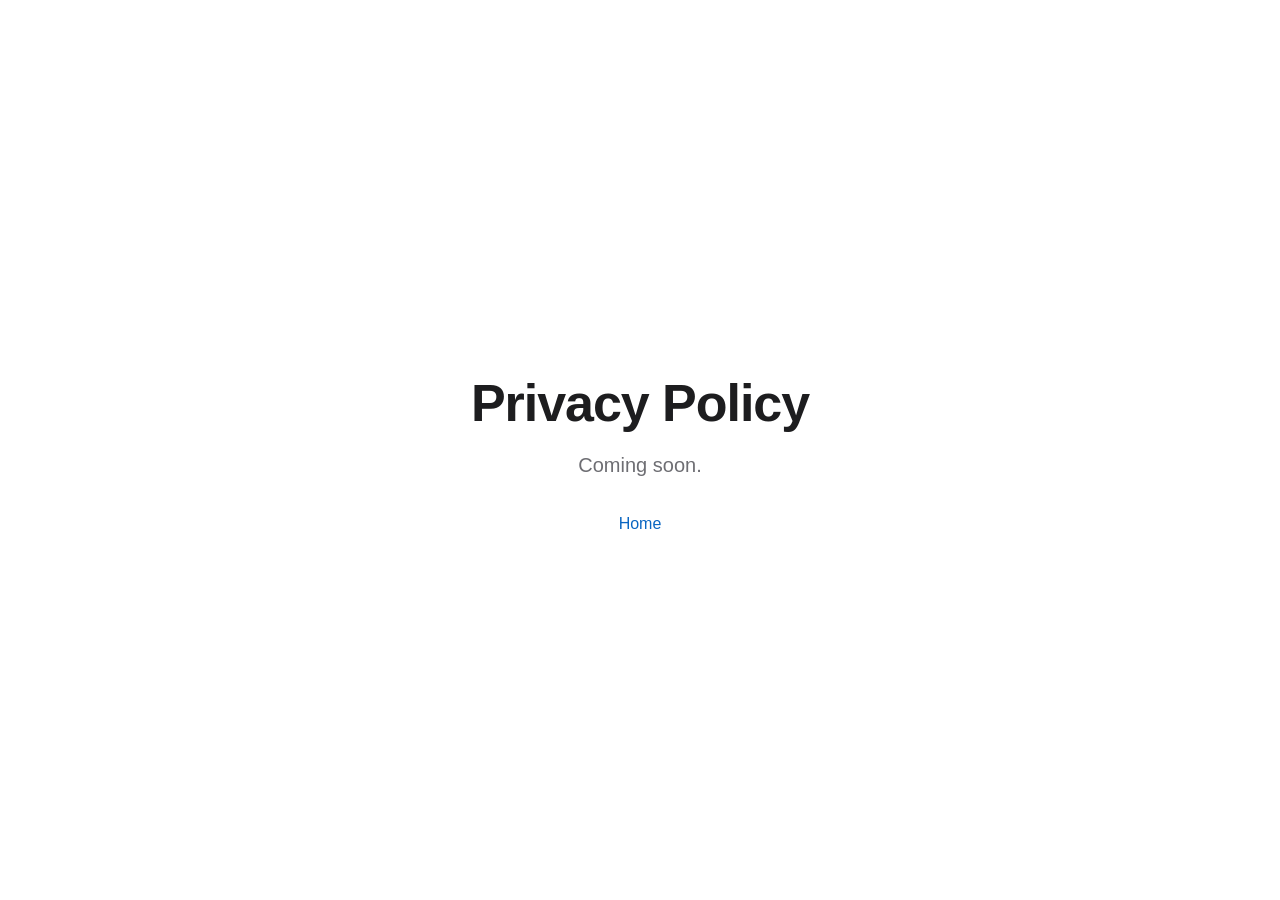
==== privacy.html @ 1b7700db "Initial static site: landing page with privacy and support placeholders Co-Authored-By: Claude Opus " ====
<!DOCTYPE html>
<html lang="en">
<head>
  <meta charset="utf-8">
  <meta name="viewport" content="width=device-width, initial-scale=1">
  <title>Privacy Policy - SeatChatter</title>
  <link rel="stylesheet" href="style.css">
</head>
<body>
  <main>
    <h1>Privacy Policy</h1>
    <p>Coming soon.</p>
    <nav>
      <a href="index.html">Home</a>
    </nav>
  </main>
</body>
</html>
---- style.css ----
:root {
  color-scheme: light dark;
  --bg: #ffffff;
  --fg: #1d1d1f;
  --muted: #6e6e73;
  --accent: #0a66c2;
}
@media (prefers-color-scheme: dark) {
  :root {
    --bg: #111114;
    --fg: #f5f5f7;
    --muted: #a1a1a6;
    --accent: #4da3ff;
  }
}
* { box-sizing: border-box; }
html, body { margin: 0; padding: 0; }
body {
  font-family: -apple-system, BlinkMacSystemFont, "Segoe UI", Roboto, Helvetica, Arial, sans-serif;
  background: var(--bg);
  color: var(--fg);
  line-height: 1.5;
  min-height: 100vh;
  display: flex;
  align-items: center;
  justify-content: center;
}
main {
  max-width: 40rem;
  width: 100%;
  padding: 2rem 1.25rem;
  text-align: center;
}
h1 {
  font-size: clamp(2rem, 6vw, 3.25rem);
  margin: 0 0 0.5rem;
  letter-spacing: -0.02em;
}
.tagline, p {
  font-size: clamp(1.05rem, 2.5vw, 1.25rem);
  color: var(--muted);
  margin: 0 0 2rem;
}
nav { display: flex; gap: 1.5rem; justify-content: center; flex-wrap: wrap; }
a { color: var(--accent); text-decoration: none; font-weight: 500; }
a:hover, a:focus { text-decoration: underline; }
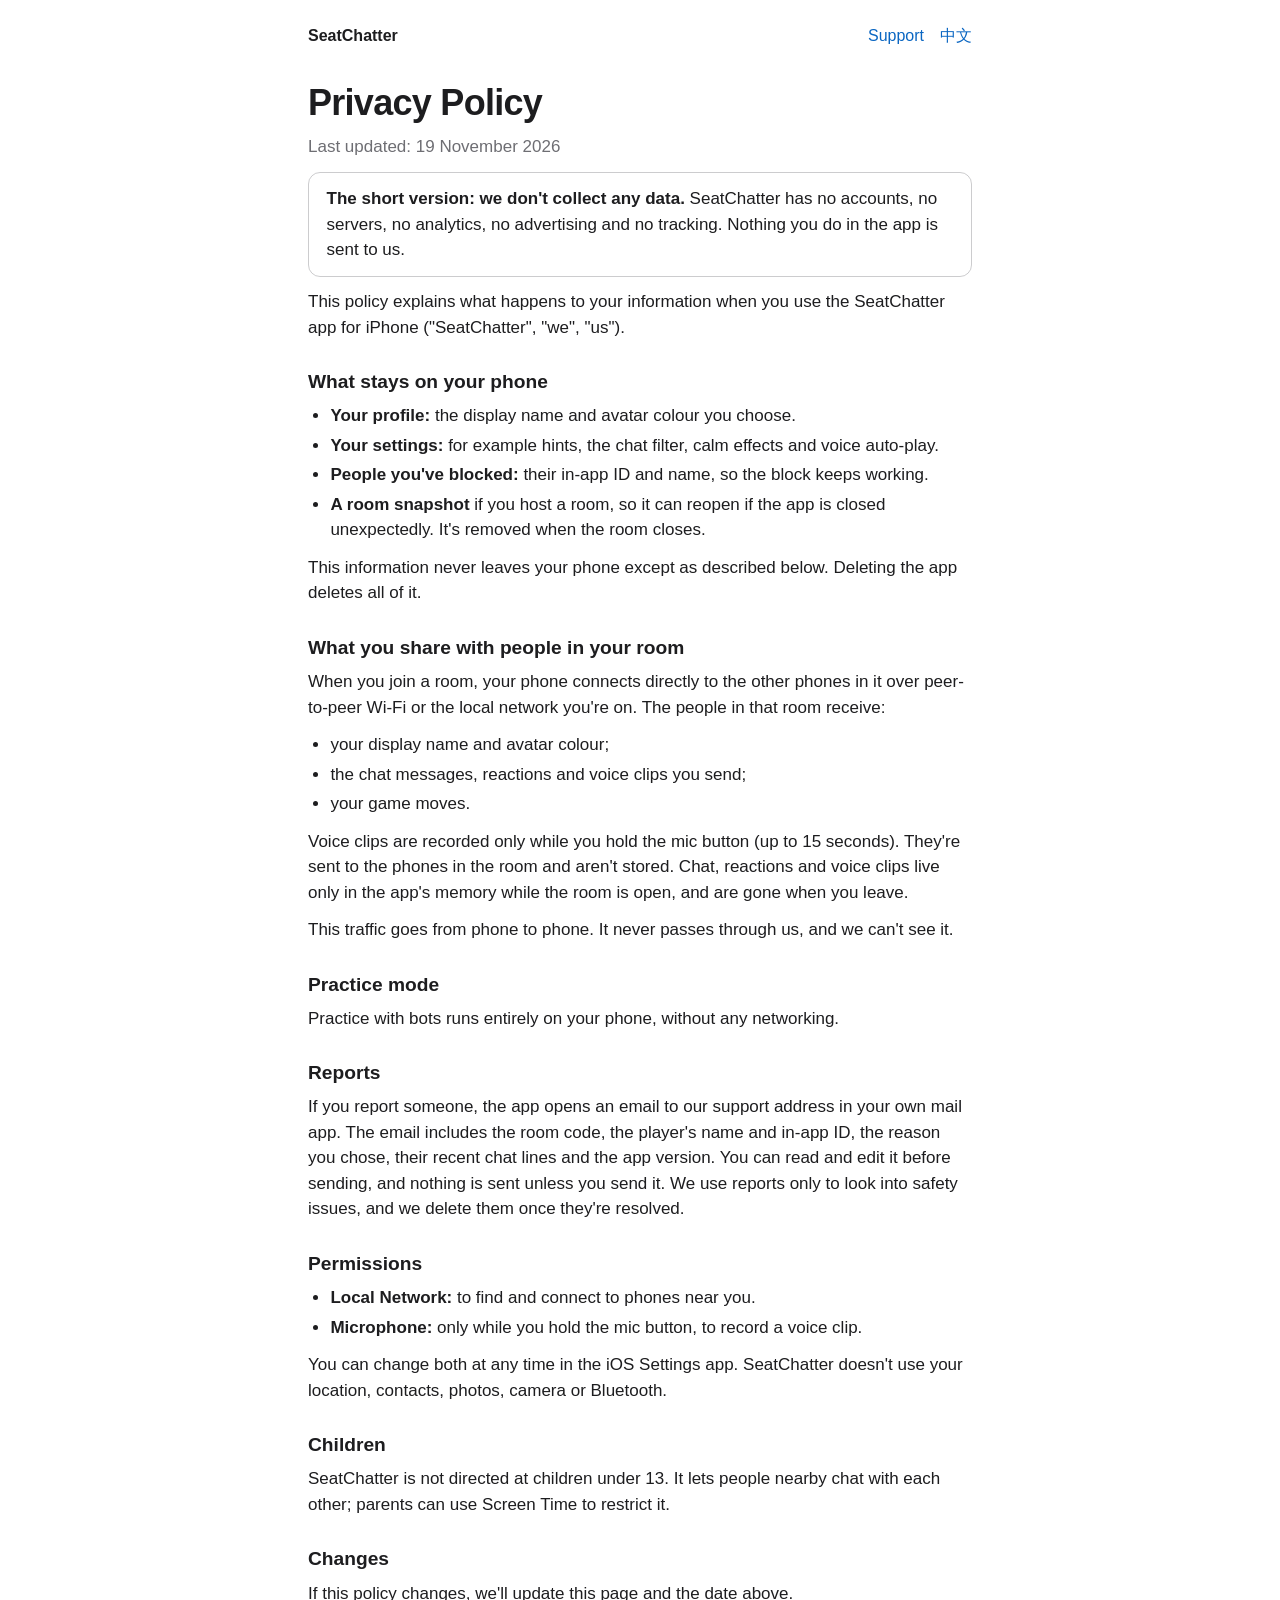
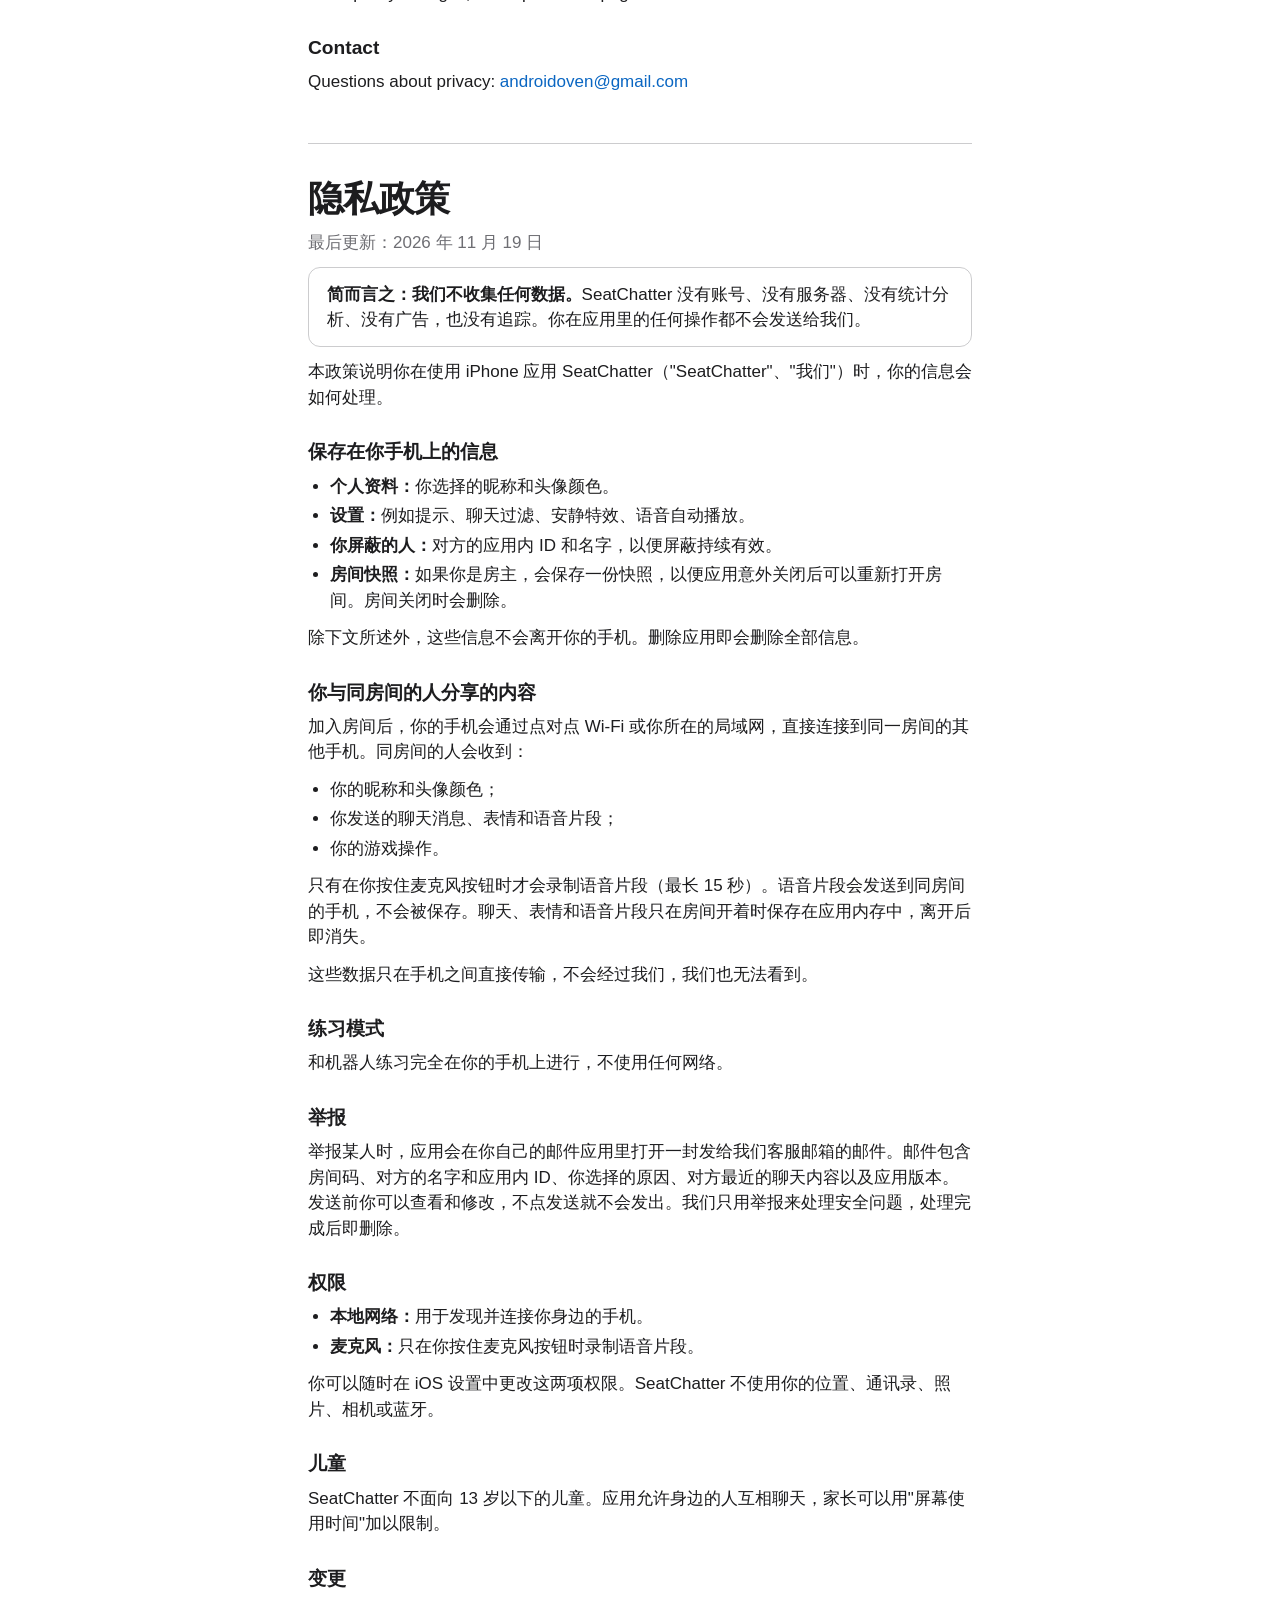
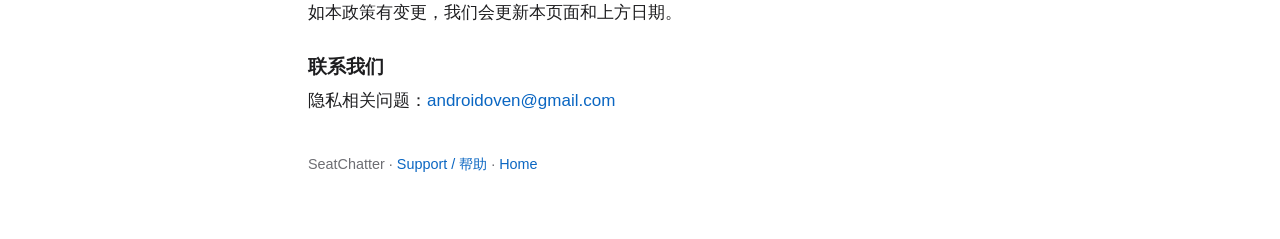
==== commit 2c37e33a: "Publish final landing, privacy and support pages Source: SeatChatter party-ui @ 9f2592c  Co-Authored" ====
--- a/privacy.html
+++ b/privacy.html
@@ -1,18 +1,122 @@
 <!DOCTYPE html>
 <html lang="en">
 <head>
-  <meta charset="utf-8">
-  <meta name="viewport" content="width=device-width, initial-scale=1">
-  <title>Privacy Policy - SeatChatter</title>
-  <link rel="stylesheet" href="style.css">
+<meta charset="utf-8">
+<meta name="viewport" content="width=device-width, initial-scale=1">
+<title>Privacy Policy - SeatChatter</title>
+<meta name="description" content="SeatChatter collects no data. No accounts, no servers, no analytics, no ads, no tracking.">
+<link rel="stylesheet" href="style.css">
 </head>
-<body>
-  <main>
-    <h1>Privacy Policy</h1>
-    <p>Coming soon.</p>
-    <nav>
-      <a href="index.html">Home</a>
-    </nav>
-  </main>
+<body class="doc">
+<main>
+<header>
+  <a class="brand" href="index.html">SeatChatter</a>
+  <nav><a href="support.html">Support</a><a href="#zh" lang="zh-Hans">中文</a></nav>
+</header>
+
+<article id="en">
+<h1>Privacy Policy</h1>
+<p class="updated">Last updated: 19 November 2026</p>
+
+<p class="box"><strong>The short version: we don't collect any data.</strong> SeatChatter has no accounts, no servers, no analytics, no advertising and no tracking. Nothing you do in the app is sent to us.</p>
+
+<p>This policy explains what happens to your information when you use the SeatChatter app for iPhone ("SeatChatter", "we", "us").</p>
+
+<h2>What stays on your phone</h2>
+<ul>
+  <li><strong>Your profile:</strong> the display name and avatar colour you choose.</li>
+  <li><strong>Your settings:</strong> for example hints, the chat filter, calm effects and voice auto-play.</li>
+  <li><strong>People you've blocked:</strong> their in-app ID and name, so the block keeps working.</li>
+  <li><strong>A room snapshot</strong> if you host a room, so it can reopen if the app is closed unexpectedly. It's removed when the room closes.</li>
+</ul>
+<p>This information never leaves your phone except as described below. Deleting the app deletes all of it.</p>
+
+<h2>What you share with people in your room</h2>
+<p>When you join a room, your phone connects directly to the other phones in it over peer-to-peer Wi-Fi or the local network you're on. The people in that room receive:</p>
+<ul>
+  <li>your display name and avatar colour;</li>
+  <li>the chat messages, reactions and voice clips you send;</li>
+  <li>your game moves.</li>
+</ul>
+<p>Voice clips are recorded only while you hold the mic button (up to 15 seconds). They're sent to the phones in the room and aren't stored. Chat, reactions and voice clips live only in the app's memory while the room is open, and are gone when you leave.</p>
+<p>This traffic goes from phone to phone. It never passes through us, and we can't see it.</p>
+
+<h2>Practice mode</h2>
+<p>Practice with bots runs entirely on your phone, without any networking.</p>
+
+<h2>Reports</h2>
+<p>If you report someone, the app opens an email to our support address in your own mail app. The email includes the room code, the player's name and in-app ID, the reason you chose, their recent chat lines and the app version. You can read and edit it before sending, and nothing is sent unless you send it. We use reports only to look into safety issues, and we delete them once they're resolved.</p>
+
+<h2>Permissions</h2>
+<ul>
+  <li><strong>Local Network:</strong> to find and connect to phones near you.</li>
+  <li><strong>Microphone:</strong> only while you hold the mic button, to record a voice clip.</li>
+</ul>
+<p>You can change both at any time in the iOS Settings app. SeatChatter doesn't use your location, contacts, photos, camera or Bluetooth.</p>
+
+<h2>Children</h2>
+<p>SeatChatter is not directed at children under 13. It lets people nearby chat with each other; parents can use Screen Time to restrict it.</p>
+
+<h2>Changes</h2>
+<p>If this policy changes, we'll update this page and the date above.</p>
+
+<h2>Contact</h2>
+<p>Questions about privacy: <a href="mailto:androidoven@gmail.com">androidoven@gmail.com</a></p>
+</article>
+
+<hr>
+
+<article id="zh" lang="zh-Hans">
+<h1>隐私政策</h1>
+<p class="updated">最后更新：2026 年 11 月 19 日</p>
+
+<p class="box"><strong>简而言之：我们不收集任何数据。</strong>SeatChatter 没有账号、没有服务器、没有统计分析、没有广告，也没有追踪。你在应用里的任何操作都不会发送给我们。</p>
+
+<p>本政策说明你在使用 iPhone 应用 SeatChatter（"SeatChatter"、"我们"）时，你的信息会如何处理。</p>
+
+<h2>保存在你手机上的信息</h2>
+<ul>
+  <li><strong>个人资料：</strong>你选择的昵称和头像颜色。</li>
+  <li><strong>设置：</strong>例如提示、聊天过滤、安静特效、语音自动播放。</li>
+  <li><strong>你屏蔽的人：</strong>对方的应用内 ID 和名字，以便屏蔽持续有效。</li>
+  <li><strong>房间快照：</strong>如果你是房主，会保存一份快照，以便应用意外关闭后可以重新打开房间。房间关闭时会删除。</li>
+</ul>
+<p>除下文所述外，这些信息不会离开你的手机。删除应用即会删除全部信息。</p>
+
+<h2>你与同房间的人分享的内容</h2>
+<p>加入房间后，你的手机会通过点对点 Wi-Fi 或你所在的局域网，直接连接到同一房间的其他手机。同房间的人会收到：</p>
+<ul>
+  <li>你的昵称和头像颜色；</li>
+  <li>你发送的聊天消息、表情和语音片段；</li>
+  <li>你的游戏操作。</li>
+</ul>
+<p>只有在你按住麦克风按钮时才会录制语音片段（最长 15 秒）。语音片段会发送到同房间的手机，不会被保存。聊天、表情和语音片段只在房间开着时保存在应用内存中，离开后即消失。</p>
+<p>这些数据只在手机之间直接传输，不会经过我们，我们也无法看到。</p>
+
+<h2>练习模式</h2>
+<p>和机器人练习完全在你的手机上进行，不使用任何网络。</p>
+
+<h2>举报</h2>
+<p>举报某人时，应用会在你自己的邮件应用里打开一封发给我们客服邮箱的邮件。邮件包含房间码、对方的名字和应用内 ID、你选择的原因、对方最近的聊天内容以及应用版本。发送前你可以查看和修改，不点发送就不会发出。我们只用举报来处理安全问题，处理完成后即删除。</p>
+
+<h2>权限</h2>
+<ul>
+  <li><strong>本地网络：</strong>用于发现并连接你身边的手机。</li>
+  <li><strong>麦克风：</strong>只在你按住麦克风按钮时录制语音片段。</li>
+</ul>
+<p>你可以随时在 iOS 设置中更改这两项权限。SeatChatter 不使用你的位置、通讯录、照片、相机或蓝牙。</p>
+
+<h2>儿童</h2>
+<p>SeatChatter 不面向 13 岁以下的儿童。应用允许身边的人互相聊天，家长可以用"屏幕使用时间"加以限制。</p>
+
+<h2>变更</h2>
+<p>如本政策有变更，我们会更新本页面和上方日期。</p>
+
+<h2>联系我们</h2>
+<p>隐私相关问题：<a href="mailto:androidoven@gmail.com">androidoven@gmail.com</a></p>
+</article>
+
+<footer>SeatChatter · <a href="support.html">Support / 帮助</a> · <a href="index.html">Home</a></footer>
+</main>
 </body>
 </html>
--- a/style.css
+++ b/style.css
@@ -44,3 +44,21 @@
 nav { display: flex; gap: 1.5rem; justify-content: center; flex-wrap: wrap; }
 a { color: var(--accent); text-decoration: none; font-weight: 500; }
 a:hover, a:focus { text-decoration: underline; }
+
+/* Long-form pages (privacy, support): left-aligned reading column. */
+body.doc { display: block; }
+body.doc main { text-align: left; max-width: 44rem; margin: 0 auto; padding: 1.5rem 1.25rem 4rem; }
+body.doc header { display: flex; justify-content: space-between; align-items: baseline; gap: 1rem; flex-wrap: wrap; }
+body.doc header nav { gap: 1rem; }
+body.doc .brand { font-weight: 700; color: var(--fg); }
+body.doc h1 { font-size: clamp(1.75rem, 5vw, 2.25rem); margin: 1.75rem 0 0.25rem; }
+body.doc h2 { font-size: 1.2rem; margin: 1.75rem 0 0.4rem; }
+body.doc p, body.doc li { font-size: 1.0625rem; color: var(--fg); margin: 0 0 0.75rem; }
+body.doc ul, body.doc ol { padding-left: 1.4rem; margin: 0 0 0.75rem; }
+body.doc li { margin: 0.25rem 0; }
+body.doc .updated { color: var(--muted); }
+body.doc .box { border: 1px solid color-mix(in srgb, var(--muted) 35%, transparent); border-radius: 12px; padding: 0.85rem 1.1rem; }
+body.doc hr { border: 0; border-top: 1px solid color-mix(in srgb, var(--muted) 35%, transparent); margin: 3rem 0 0.5rem; }
+body.doc footer { color: var(--muted); font-size: 0.9rem; margin-top: 2.5rem; }
+body.doc footer a { font-weight: 500; }
+:lang(zh-Hans) { font-family: -apple-system, BlinkMacSystemFont, "PingFang SC", "Hiragino Sans GB", "Microsoft YaHei", "Segoe UI", sans-serif; }
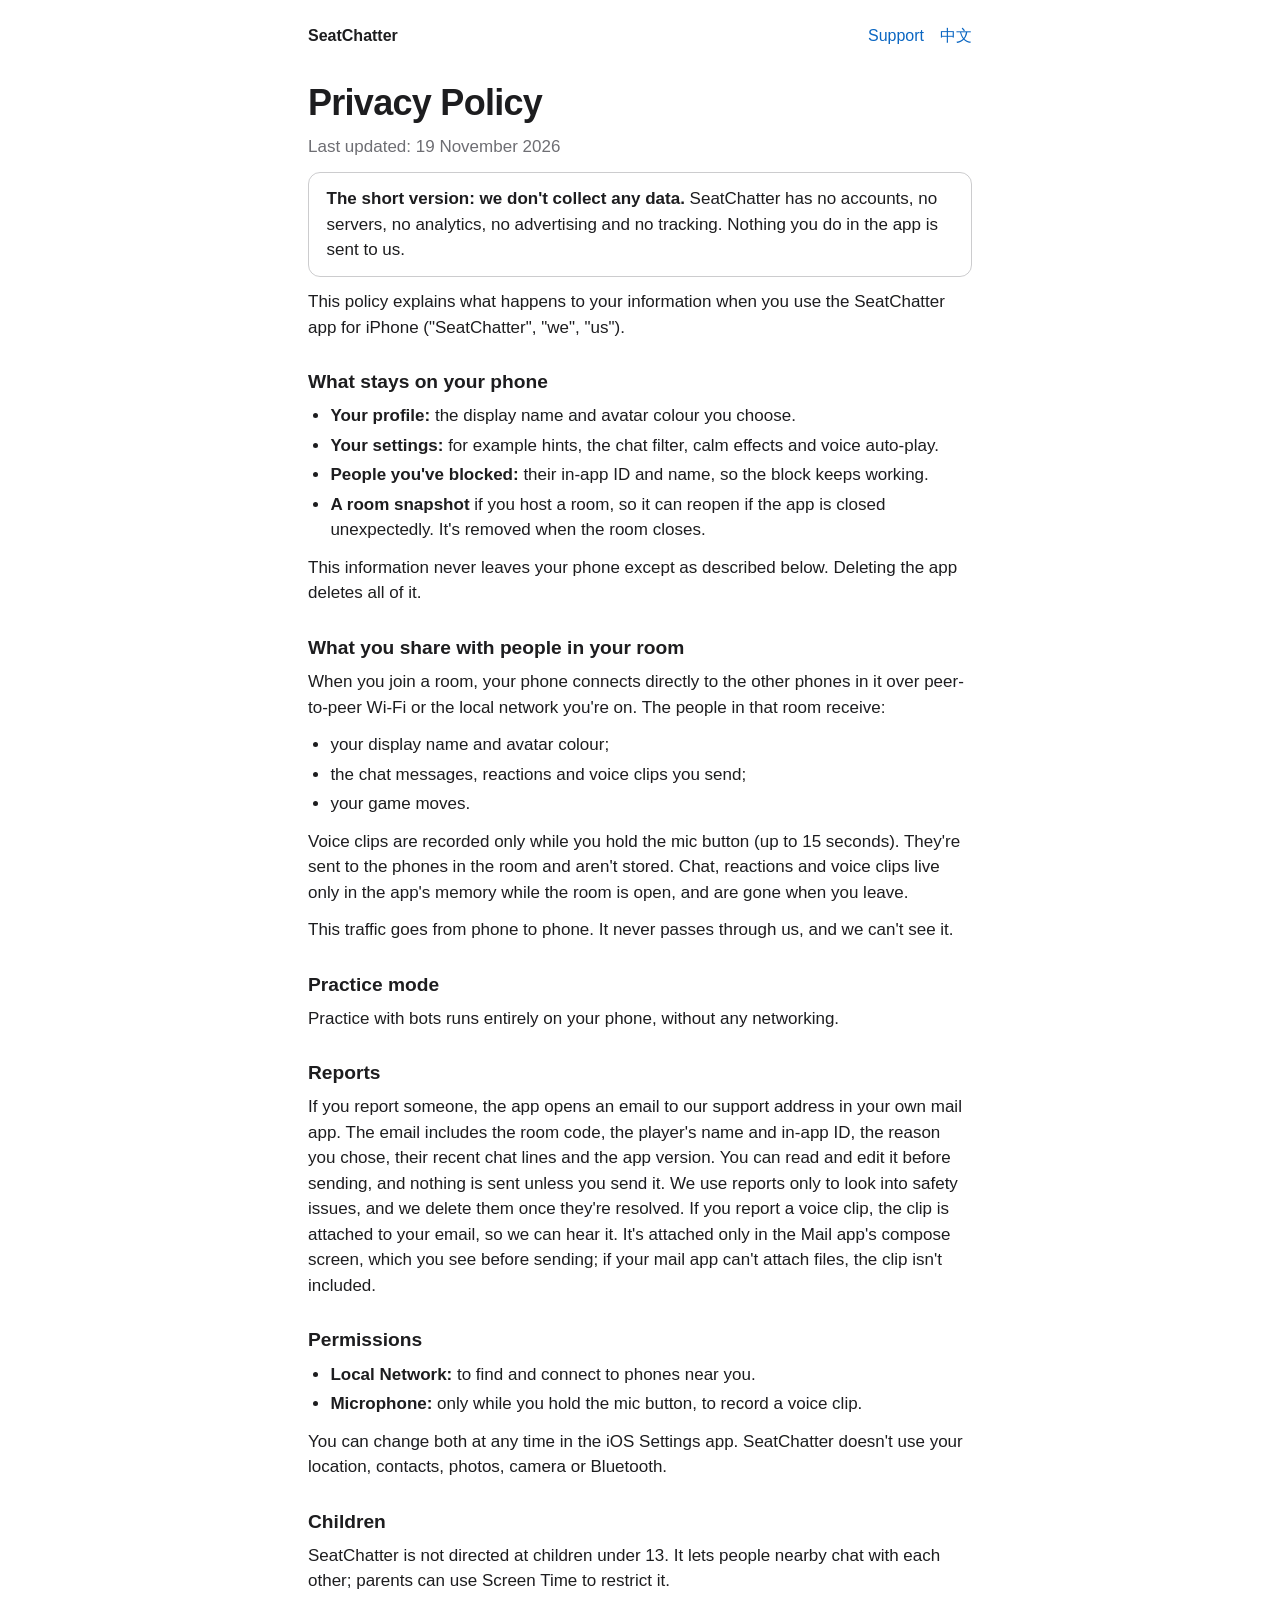
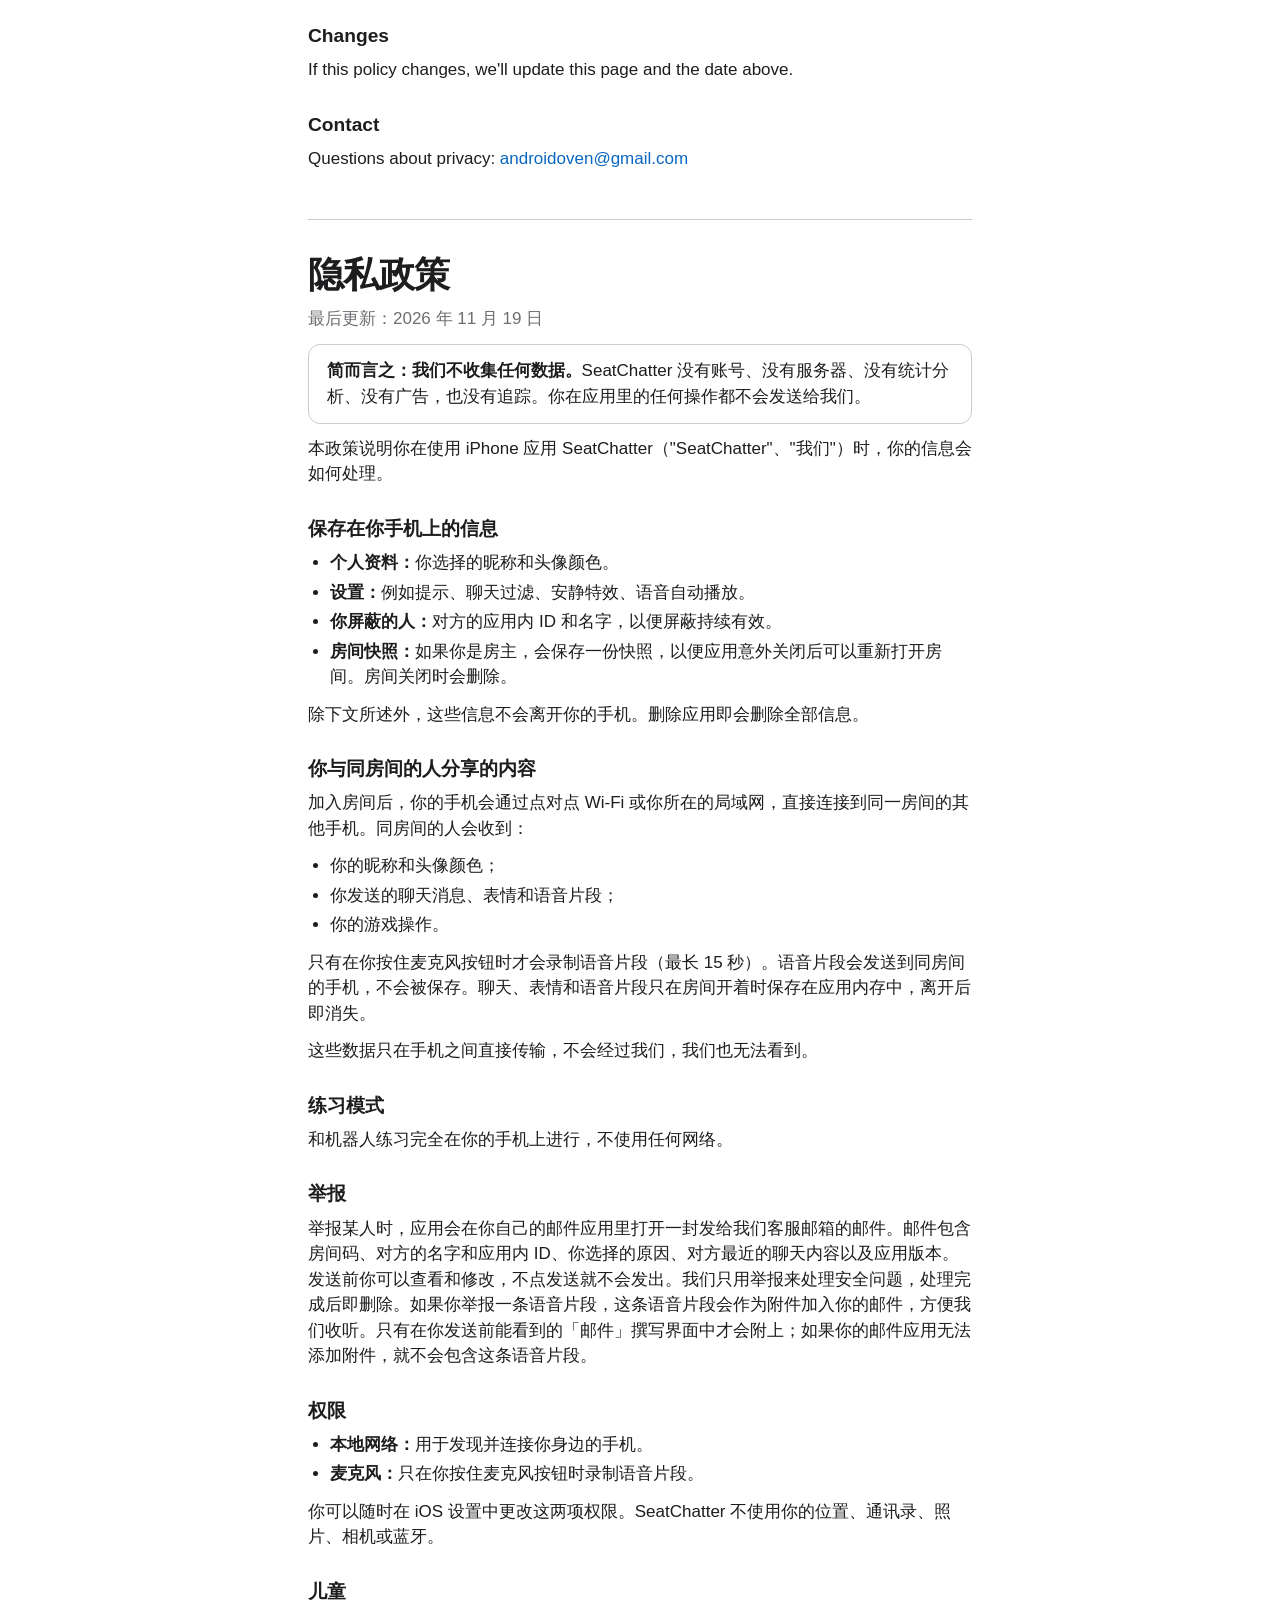
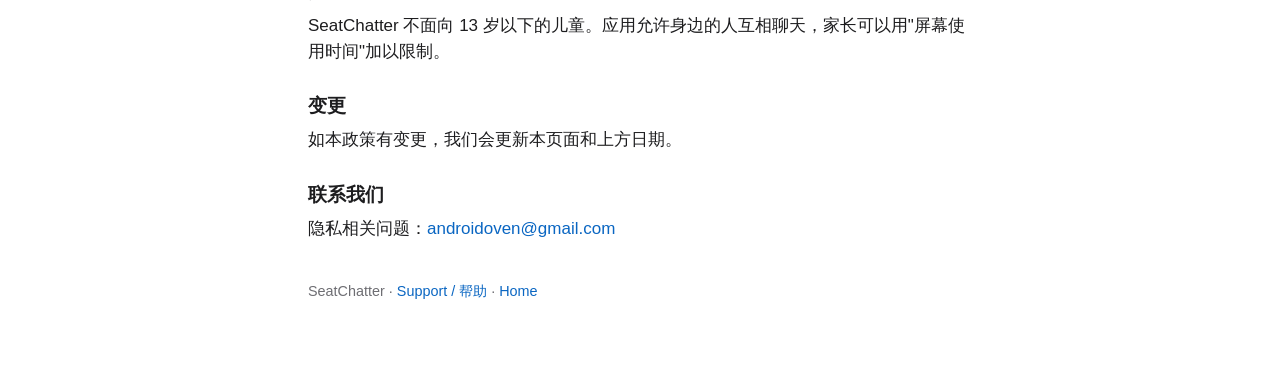
==== commit 2f89d2bb: "Update privacy and support pages Source: SeatChatter party-ui @ f69789c  Co-Authored-By: Claude Opus" ====
--- a/privacy.html
+++ b/privacy.html
@@ -45,7 +45,7 @@
 <p>Practice with bots runs entirely on your phone, without any networking.</p>
 
 <h2>Reports</h2>
-<p>If you report someone, the app opens an email to our support address in your own mail app. The email includes the room code, the player's name and in-app ID, the reason you chose, their recent chat lines and the app version. You can read and edit it before sending, and nothing is sent unless you send it. We use reports only to look into safety issues, and we delete them once they're resolved.</p>
+<p>If you report someone, the app opens an email to our support address in your own mail app. The email includes the room code, the player's name and in-app ID, the reason you chose, their recent chat lines and the app version. You can read and edit it before sending, and nothing is sent unless you send it. We use reports only to look into safety issues, and we delete them once they're resolved. If you report a voice clip, the clip is attached to your email, so we can hear it. It's attached only in the Mail app's compose screen, which you see before sending; if your mail app can't attach files, the clip isn't included.</p>
 
 <h2>Permissions</h2>
 <ul>
@@ -97,7 +97,7 @@
 <p>和机器人练习完全在你的手机上进行，不使用任何网络。</p>
 
 <h2>举报</h2>
-<p>举报某人时，应用会在你自己的邮件应用里打开一封发给我们客服邮箱的邮件。邮件包含房间码、对方的名字和应用内 ID、你选择的原因、对方最近的聊天内容以及应用版本。发送前你可以查看和修改，不点发送就不会发出。我们只用举报来处理安全问题，处理完成后即删除。</p>
+<p>举报某人时，应用会在你自己的邮件应用里打开一封发给我们客服邮箱的邮件。邮件包含房间码、对方的名字和应用内 ID、你选择的原因、对方最近的聊天内容以及应用版本。发送前你可以查看和修改，不点发送就不会发出。我们只用举报来处理安全问题，处理完成后即删除。如果你举报一条语音片段，这条语音片段会作为附件加入你的邮件，方便我们收听。只有在你发送前能看到的「邮件」撰写界面中才会附上；如果你的邮件应用无法添加附件，就不会包含这条语音片段。</p>
 
 <h2>权限</h2>
 <ul>
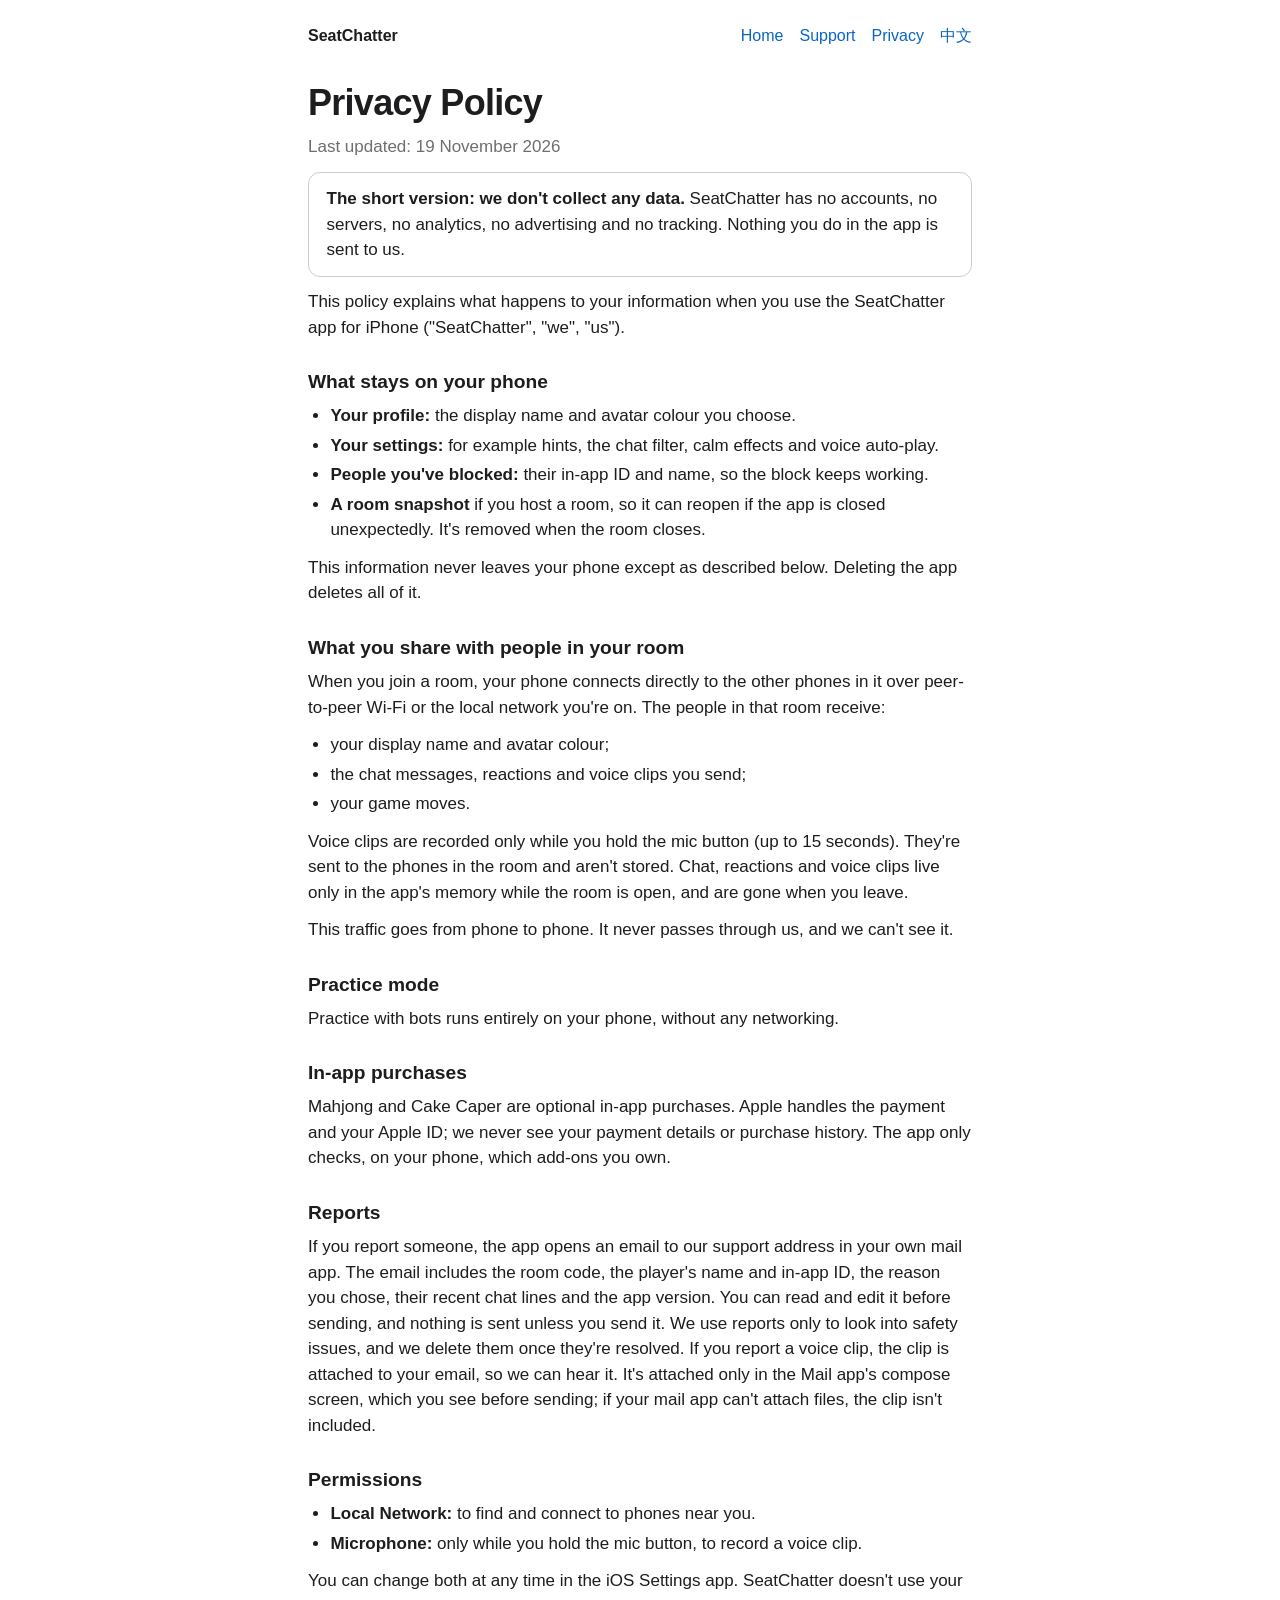
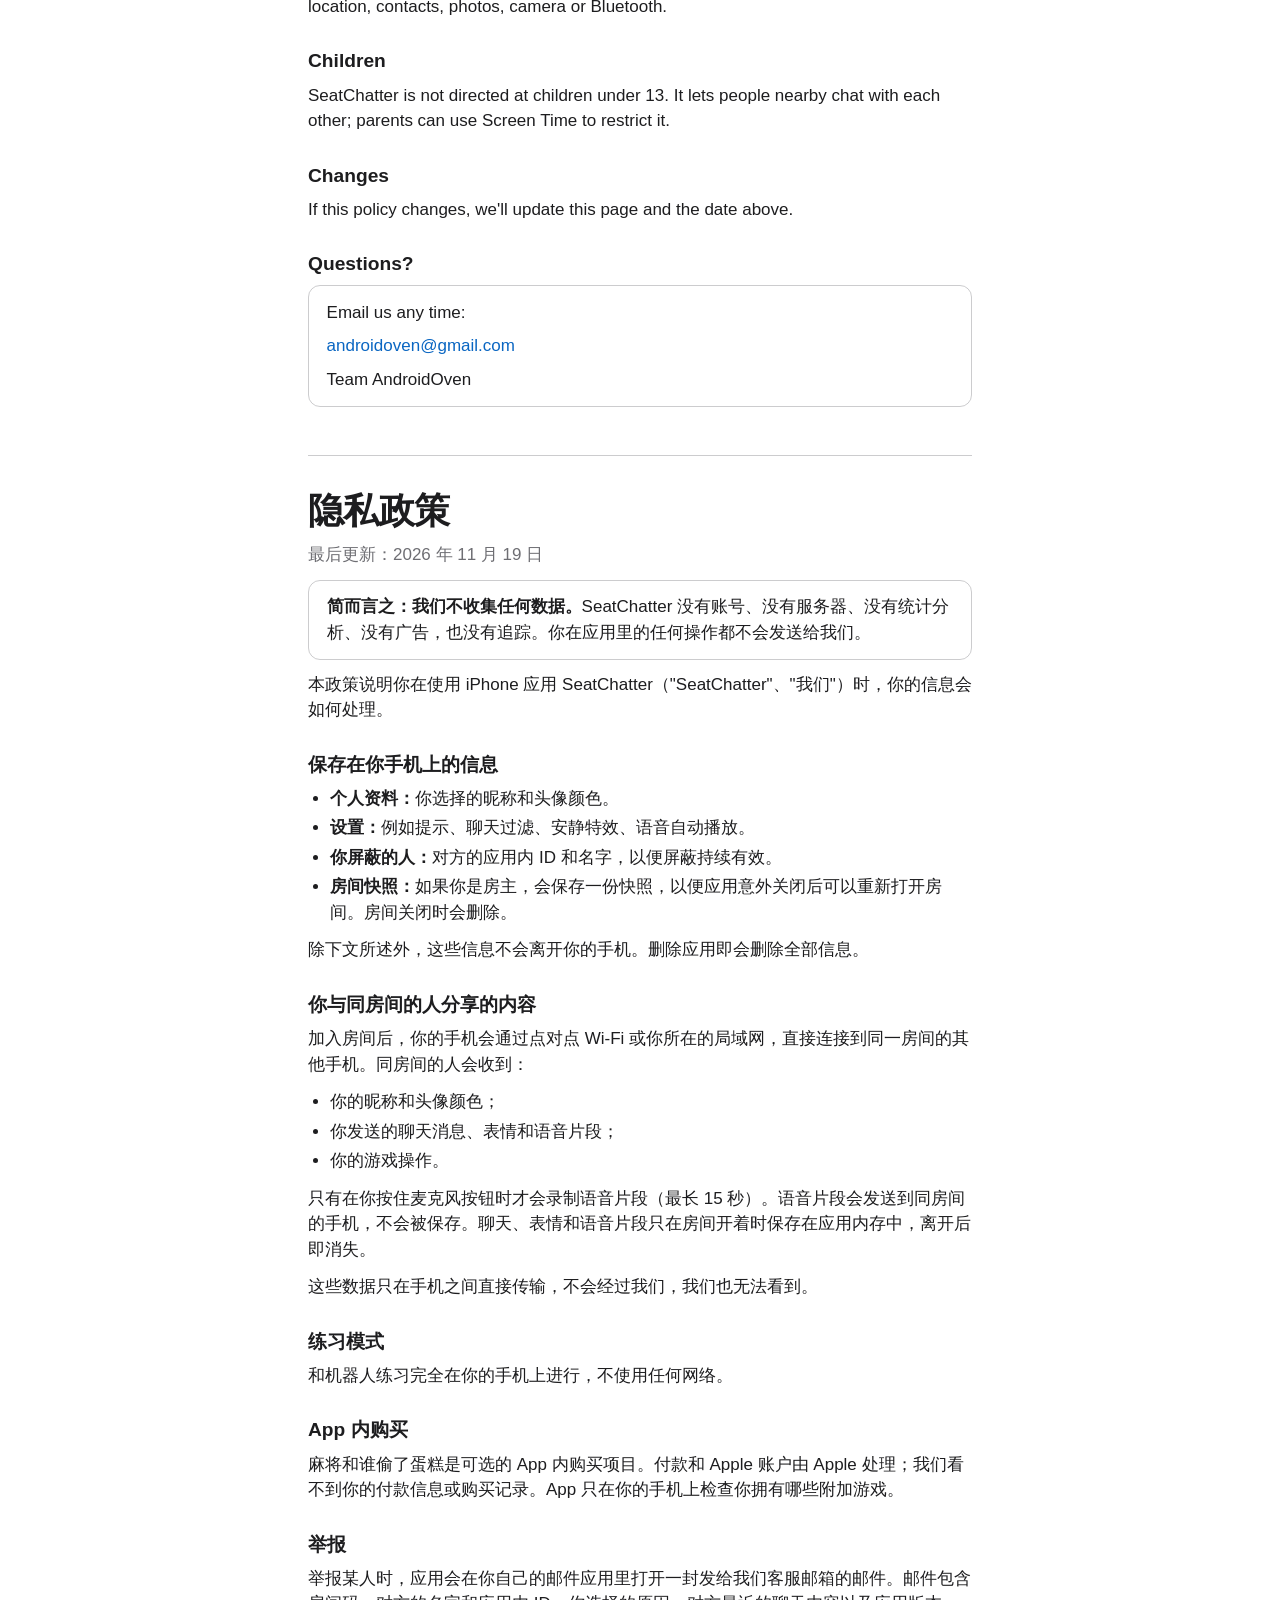
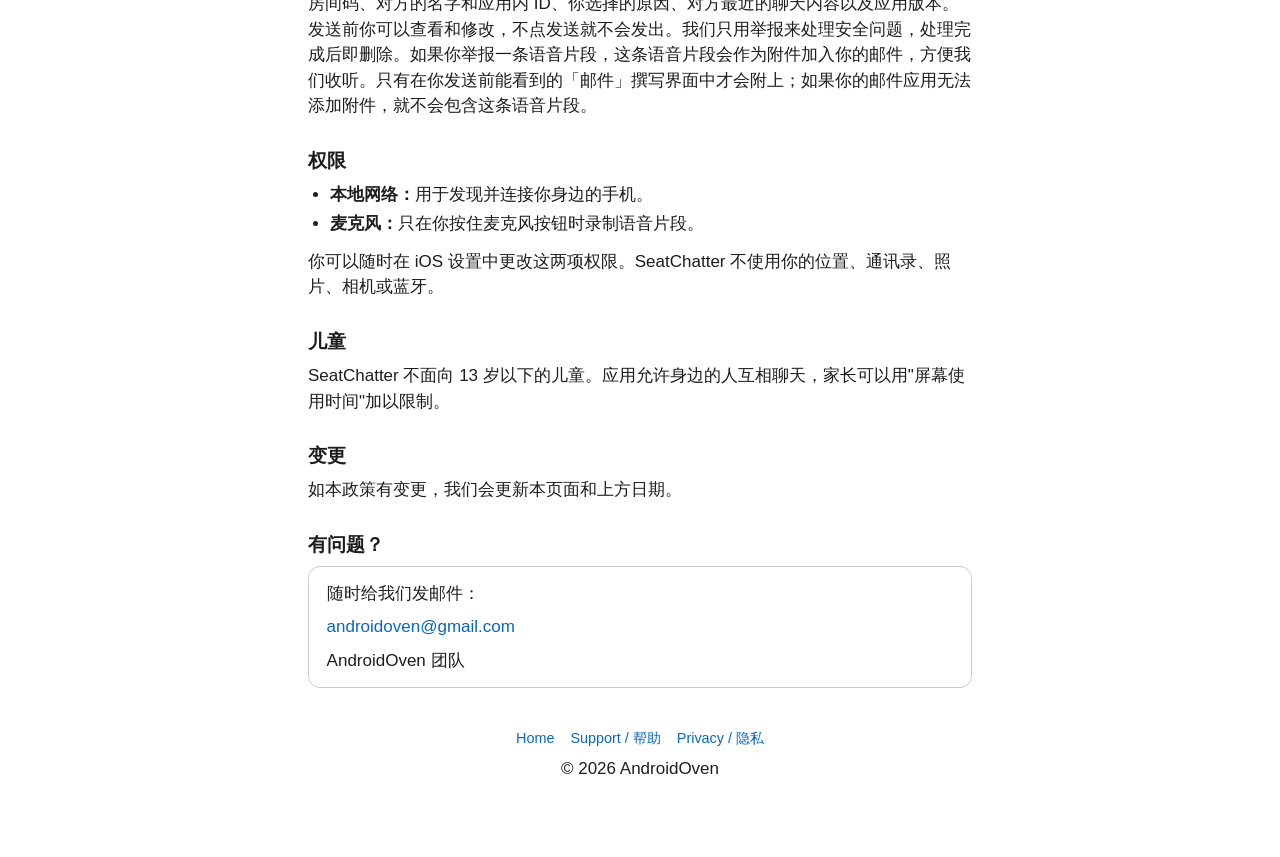
==== commit b5dbccf0: "AndroidOven publisher details, a Times Table Dojo-like layout, and the in-app purchases paragraph - " ====
--- a/privacy.html
+++ b/privacy.html
@@ -11,7 +11,7 @@
 <main>
 <header>
   <a class="brand" href="index.html">SeatChatter</a>
-  <nav><a href="support.html">Support</a><a href="#zh" lang="zh-Hans">中文</a></nav>
+  <nav><a href="index.html">Home</a><a href="support.html">Support</a><a href="privacy.html">Privacy</a><a href="#zh" lang="zh-Hans">中文</a></nav>
 </header>
 
 <article id="en">
@@ -44,6 +44,8 @@
 <h2>Practice mode</h2>
 <p>Practice with bots runs entirely on your phone, without any networking.</p>
 
+<h2>In-app purchases</h2>
+<p>Mahjong and Cake Caper are optional in-app purchases. Apple handles the payment and your Apple ID; we never see your payment details or purchase history. The app only checks, on your phone, which add-ons you own.</p>
 <h2>Reports</h2>
 <p>If you report someone, the app opens an email to our support address in your own mail app. The email includes the room code, the player's name and in-app ID, the reason you chose, their recent chat lines and the app version. You can read and edit it before sending, and nothing is sent unless you send it. We use reports only to look into safety issues, and we delete them once they're resolved. If you report a voice clip, the clip is attached to your email, so we can hear it. It's attached only in the Mail app's compose screen, which you see before sending; if your mail app can't attach files, the clip isn't included.</p>
 
@@ -60,8 +62,12 @@
 <h2>Changes</h2>
 <p>If this policy changes, we'll update this page and the date above.</p>
 
-<h2>Contact</h2>
-<p>Questions about privacy: <a href="mailto:androidoven@gmail.com">androidoven@gmail.com</a></p>
+<h2>Questions?</h2>
+<div class="box">
+<p>Email us any time:</p>
+<p><a href="mailto:androidoven@gmail.com">androidoven@gmail.com</a></p>
+<p>Team AndroidOven</p>
+</div>
 </article>
 
 <hr>
@@ -96,6 +102,8 @@
 <h2>练习模式</h2>
 <p>和机器人练习完全在你的手机上进行，不使用任何网络。</p>
 
+<h2>App 内购买</h2>
+<p>麻将和谁偷了蛋糕是可选的 App 内购买项目。付款和 Apple 账户由 Apple 处理；我们看不到你的付款信息或购买记录。App 只在你的手机上检查你拥有哪些附加游戏。</p>
 <h2>举报</h2>
 <p>举报某人时，应用会在你自己的邮件应用里打开一封发给我们客服邮箱的邮件。邮件包含房间码、对方的名字和应用内 ID、你选择的原因、对方最近的聊天内容以及应用版本。发送前你可以查看和修改，不点发送就不会发出。我们只用举报来处理安全问题，处理完成后即删除。如果你举报一条语音片段，这条语音片段会作为附件加入你的邮件，方便我们收听。只有在你发送前能看到的「邮件」撰写界面中才会附上；如果你的邮件应用无法添加附件，就不会包含这条语音片段。</p>
 
@@ -112,11 +120,18 @@
 <h2>变更</h2>
 <p>如本政策有变更，我们会更新本页面和上方日期。</p>
 
-<h2>联系我们</h2>
-<p>隐私相关问题：<a href="mailto:androidoven@gmail.com">androidoven@gmail.com</a></p>
+<h2>有问题？</h2>
+<div class="box">
+<p>随时给我们发邮件：</p>
+<p><a href="mailto:androidoven@gmail.com">androidoven@gmail.com</a></p>
+<p>AndroidOven 团队</p>
+</div>
 </article>
 
-<footer>SeatChatter · <a href="support.html">Support / 帮助</a> · <a href="index.html">Home</a></footer>
+<footer>
+  <nav aria-label="Footer"><a href="index.html">Home</a><a href="support.html">Support / 帮助</a><a href="privacy.html">Privacy / 隐私</a></nav>
+  <p>© 2026 AndroidOven</p>
+</footer>
 </main>
 </body>
 </html>
--- a/style.css
+++ b/style.css
@@ -22,6 +22,7 @@
   line-height: 1.5;
   min-height: 100vh;
   display: flex;
+  flex-direction: column;
   align-items: center;
   justify-content: center;
 }
@@ -59,6 +60,11 @@
 body.doc .updated { color: var(--muted); }
 body.doc .box { border: 1px solid color-mix(in srgb, var(--muted) 35%, transparent); border-radius: 12px; padding: 0.85rem 1.1rem; }
 body.doc hr { border: 0; border-top: 1px solid color-mix(in srgb, var(--muted) 35%, transparent); margin: 3rem 0 0.5rem; }
-body.doc footer { color: var(--muted); font-size: 0.9rem; margin-top: 2.5rem; }
+footer { color: var(--muted); font-size: 0.9rem; text-align: center; padding: 0 1.25rem 2rem; }
+footer nav { gap: 1rem; margin-bottom: 0.4rem; }
+footer p { font-size: 0.9rem; margin: 0; }
+body.doc footer { margin-top: 2.5rem; padding: 0; }
+body.doc .box p { margin: 0 0 0.5rem; }
+body.doc .box p:last-child { margin-bottom: 0; }
 body.doc footer a { font-weight: 500; }
 :lang(zh-Hans) { font-family: -apple-system, BlinkMacSystemFont, "PingFang SC", "Hiragino Sans GB", "Microsoft YaHei", "Segoe UI", sans-serif; }
